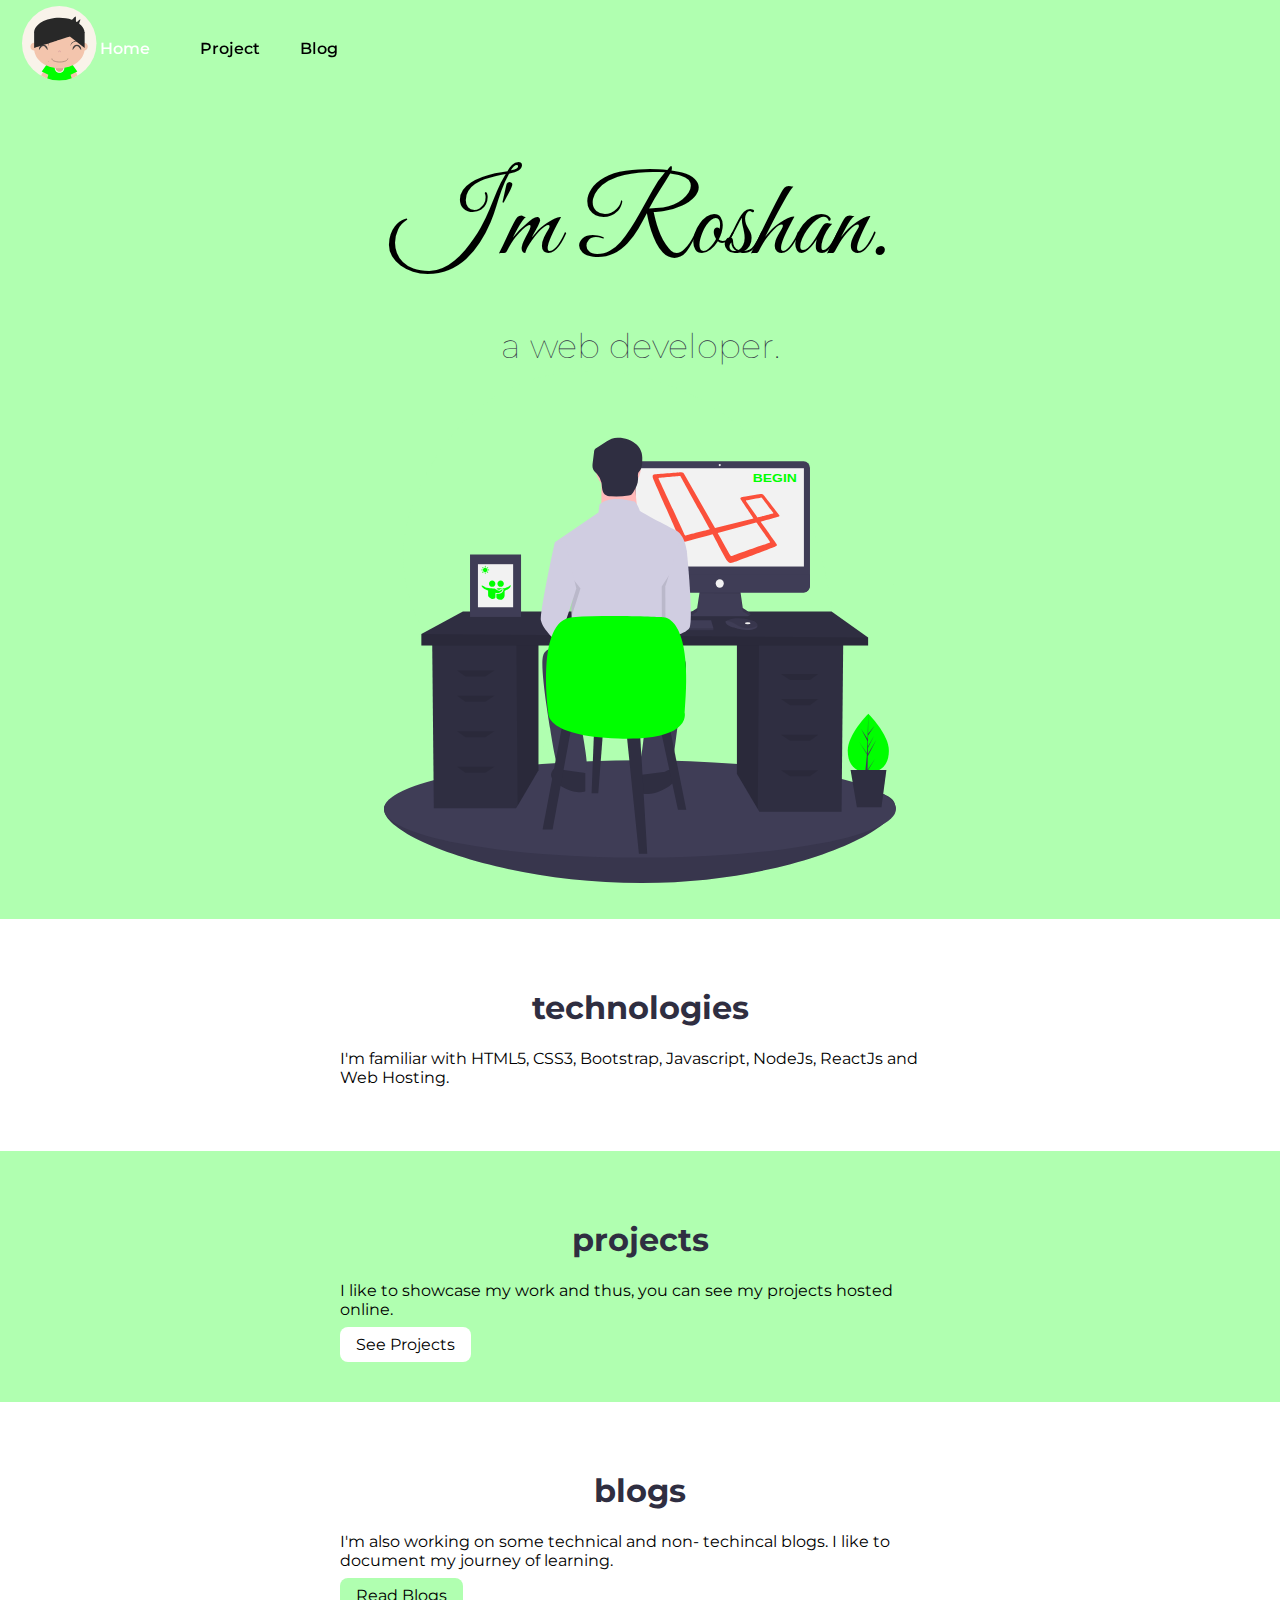
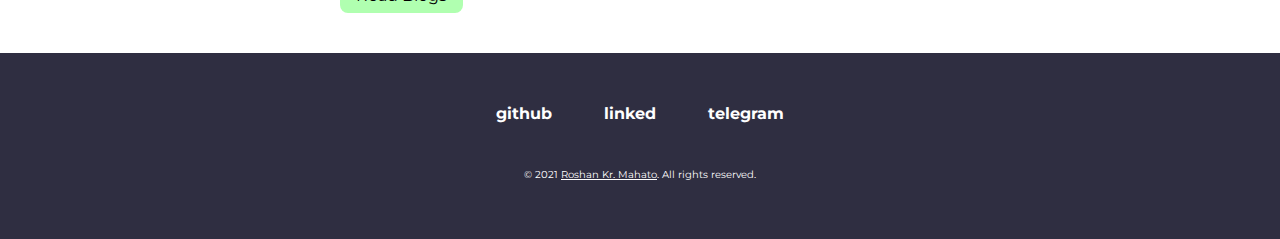
==== index.html @ 61938fb6 "update index.html" ====
<!DOCTYPE html>
<html lang="en">

<head>
    <meta charset="UTF-8">
    <meta name="viewport" content="width=device-width, initial-scale=1.0">
    <title>Home | Roshan</title>

    <link href="styles.css" rel="stylesheet">

    <link rel="icon" href="/favicon.ico" type="image/x-icon">

</head>

<body>
    <nav>
        <table>
            <tr>
                <td class="logo">
                    <a href="#">
                        <img src="/svg/portfolio intro logo 1.svg" alt="logo">
                    </a>
                </td>
                <td class="nav-item "><a href="#" id="home-text">Home</a></td>
                <td class="nav-item"><a href="/project.html">Project</a></td>
                <td class="nav-item"><a href="/blog.html">Blog</a></td>
            </tr>
        </table>
    </nav>

    <header style="background-color: #b0ffb0;">
        <h1>I'm Roshan.</h1>
        <h2>a web developer.</h2>
        <img src="/svg/main part of the website1.svg" alt="font-img">
    </header>

    <section id="tech">
        <div class="container">
            <h1>technologies</h1>
            <p>I'm familiar with HTML5, CSS3, Bootstrap, Javascript, NodeJs, ReactJs and Web Hosting.</p>
        </div>
    </section>

    <section id="tech" style="background-color: #b0ffb0;">
        <div class="container">
            <h1>projects</h1>
            <p>I like to showcase my work and thus, you can see my projects hosted online.</p>
            <a class="links primary-link" href="/project.html">See Projects</a>
        </div>
    </section>

    <section id="tech">
        <div class="container">
            <h1>blogs</h1>
            <p>I'm also working on some technical and non- techincal blogs. I like to document my journey of learning.
            </p>
            <a class="links secondary-link" href="/blog.html">Read Blogs</a>
        </div>
    </section>

    <footer class="foot">
        <table>
            <tr>
                <td><a class="links" href="/">github</a></td>
                <td><a class="links" href="/">linked</a></td>
                <td><a class="links" href="/">telegram</a></td>
            </tr>
        </table>
        <p>© 2021 <span>Roshan Kr. Mahato</span>. All rights reserved.</p>
    </footer>
</body>

</html>
---- styles.css ----
@import url('https://fonts.googleapis.com/css2?family=Montserrat:wght@400;700&display=swap');

@import url('https://fonts.googleapis.com/css2?family=Great+Vibes&display=swap');

body {
    font-family: 'Montserrat', sans-serif;
    margin: 0%;
}

/*Navigation bar styling*/

nav table {
    position: fixed;
    top: 0px;
    bottom: 0px;
}

nav table img {
    width: 75px;
    height: 75px;
    margin-top: 4px;
}

.logo {
    padding: 0 0 0 20px;

}

nav table a {
    text-decoration: none;
    color: black;
}

.nav-item {
    padding-top: 10px;
    width: 6rem;
    font-weight: 550;
}

#home-text {
    color: white;
}

.nav-item a:hover {
    color: white;
}

/*--------Header Section------*/
header {
    text-align: center;
    padding-bottom: 2rem;
}

header h1 {
    font-family: 'Great Vibes', cursive;
    font-size: calc(2rem + 6vw);
    font-weight: lighter;
    margin: 0;
    padding-top: 10rem;
}

header h2 {
    font-size: calc(0.5rem + 2vw);
    font-weight: lighter;
    margin-bottom: 5px;
    color: #2f2e41;
}

header img {
    width: 40vw;
    height: 40vw;
}

/*--------Section style------*/

.container {
    max-width: 600px;
    margin: auto;
}

#tech {
    padding: 3rem;
}

#tech h1 {
    text-align: center;
    color: #2f2e41;
}

.links {
    text-decoration: none;
    box-sizing: border-box;
}

.primary-link {
    background-color: white;
    color: black;
    padding: 0.5rem 1rem;
    border-radius: 0.5rem;
}

.secondary-link {
    background-color: #b0ffb0;
    color: black;
    padding: 0.5rem 1rem;
    border-radius: 0.5rem;
}

/*------Footer section------*/

.foot {
    background-color: #2f2e41;
    padding: 3rem 1rem;
}

.foot table {
    margin: auto;
}

.foot table tr td a {
    color: white;
    font-weight: bold;
    font-size: 16px;
    padding: 0.5rem 1.5rem;
}

.foot p {
    text-align: center;
    font-size: 10px;
    color: white;
    padding-top: 2rem;
}

.foot p span {
    text-decoration: underline;
}

/*-------Project section-----*/

#sub-part {
    text-align: center;
}

#sub-part div h1 {
    padding: 11rem 0 5rem 0;
    color: #2f2e41;
    font-size: 2em;
}

/* css-tricks.com/adding-stroke-to-web-text */
#sub-part div h1 span {
    color: white;
    -webkit-text-stroke-width: 1px;
    -webkit-text-stroke-color: #2f2e41;
}

.article table {
    margin: auto;

}

.article table .primary-link {
    border: 1px solid #2f2e41;
    color: #2f2e41;
    font-size: 15px;
}

.article table .secondary-link {
    border: 1px solid #b0ffb0;
    font-size: 15px;
}

.article .sub-article {
    padding: 3rem 3rem 4rem 3rem;
    max-width: 600px;;
}

.article table td {
    display: block;
}

.article table p {
    margin-bottom: 2rem;
}
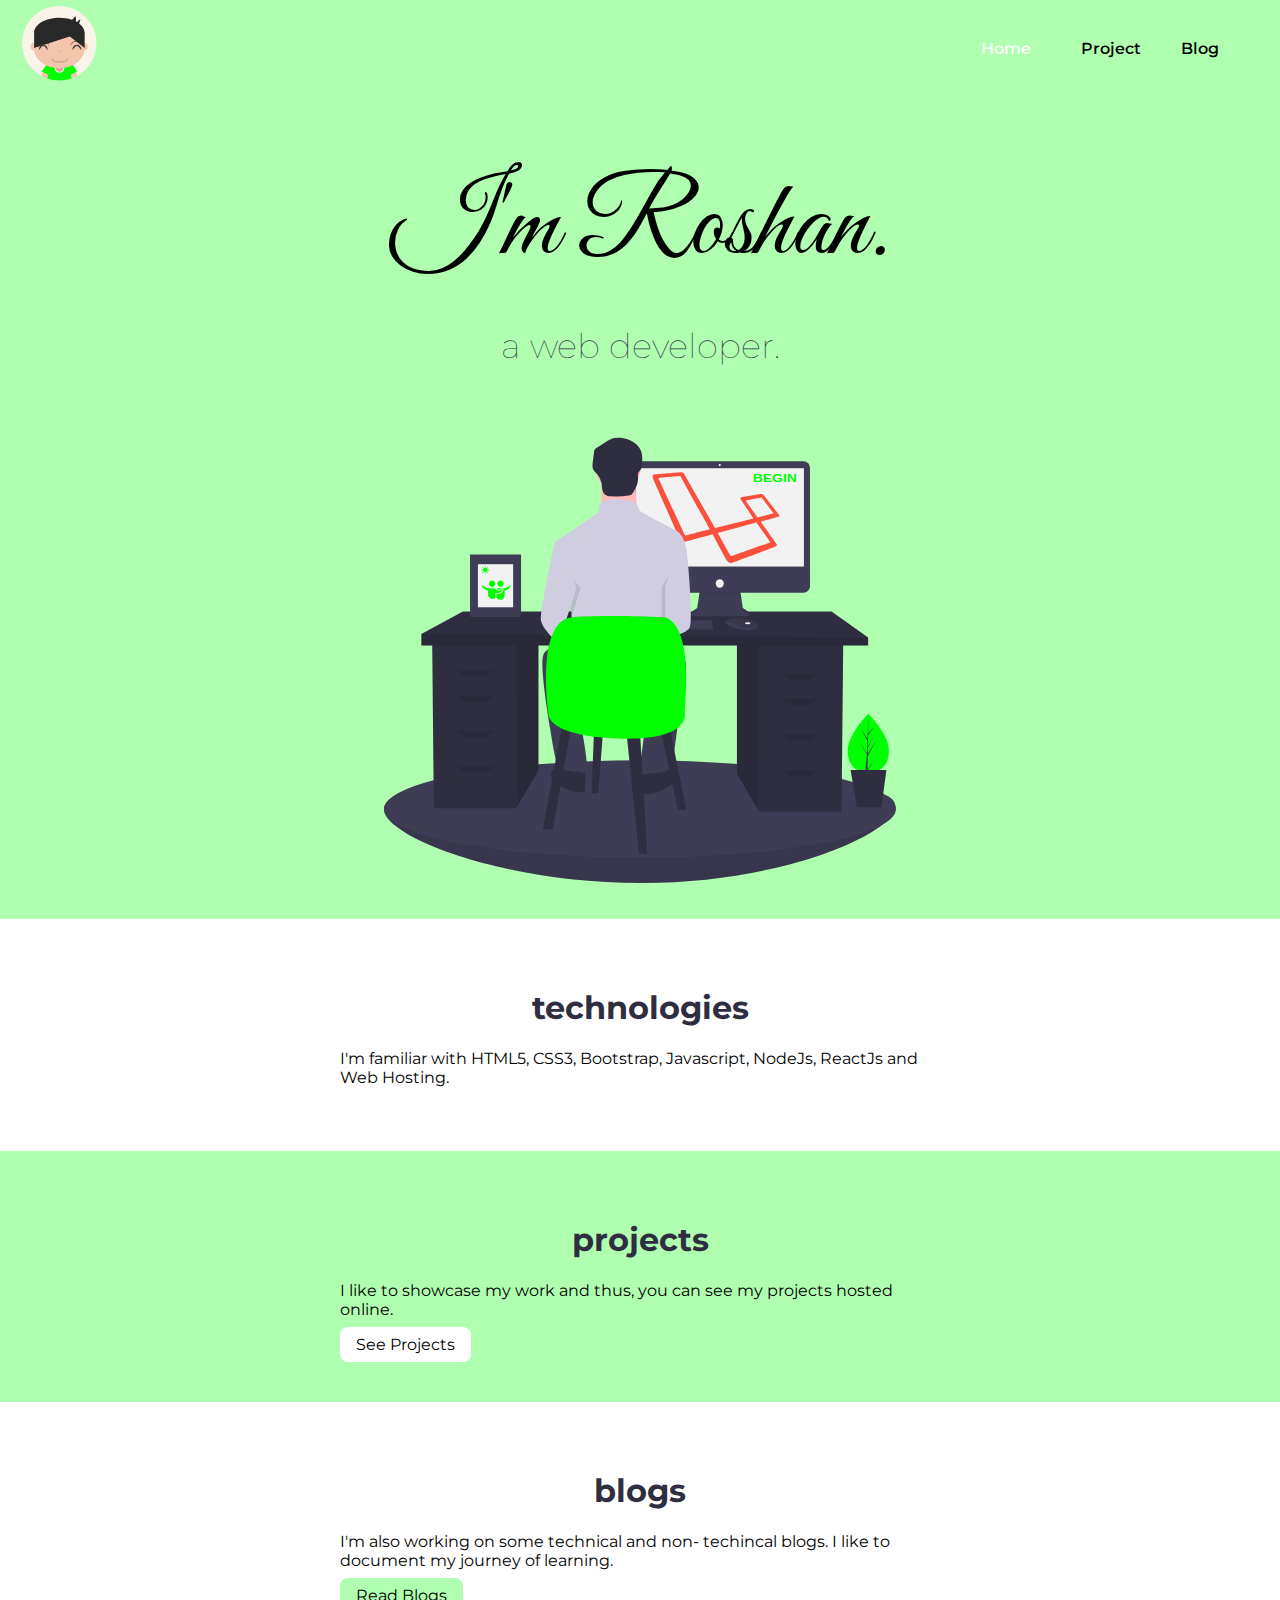
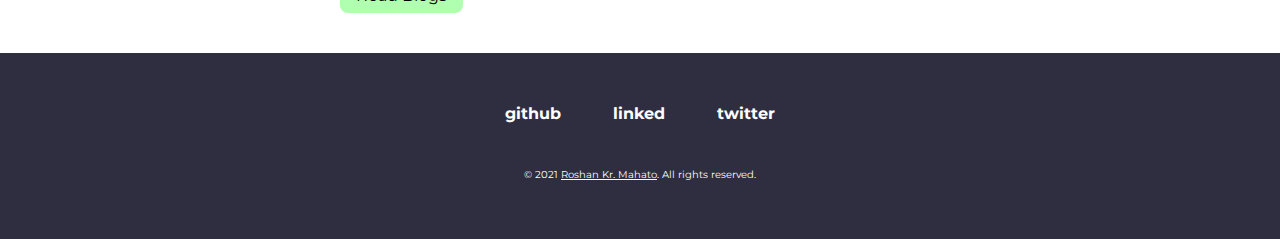
==== commit ede9bbaa: "update" ====
--- a/index.html
+++ b/index.html
@@ -61,9 +61,9 @@
     <footer class="foot">
         <table>
             <tr>
-                <td><a class="links" href="/">github</a></td>
+                <td><a class="links" href="https://github.com/Ros-an">github</a></td>
                 <td><a class="links" href="/">linked</a></td>
-                <td><a class="links" href="/">telegram</a></td>
+                <td><a class="links" href="/">twitter</a></td>
             </tr>
         </table>
         <p>© 2021 <span>Roshan Kr. Mahato</span>. All rights reserved.</p>
--- a/styles.css
+++ b/styles.css
@@ -1,15 +1,24 @@
+@import url('https://fonts.googleapis.com/css2?family=Great+Vibes&display=swap');
+
 @import url('https://fonts.googleapis.com/css2?family=Montserrat:wght@400;700&display=swap');
 
-@import url('https://fonts.googleapis.com/css2?family=Great+Vibes&display=swap');
+
+:root {
+    --primary: #b0ffb0;
+    --secondary: #2f2e41;
+}
 
 body {
     font-family: 'Montserrat', sans-serif;
     margin: 0%;
+    /*because by default the body of a page will have some margin.*/
 }
 
 /*Navigation bar styling*/
 
 nav table {
+    width: 100%;
+    background-color: #b0ffb0;
     position: fixed;
     top: 0px;
     bottom: 0px;
@@ -23,7 +32,6 @@
 
 .logo {
     padding: 0 0 0 20px;
-
 }
 
 nav table a {
@@ -72,7 +80,6 @@
 }
 
 /*--------Section style------*/
-
 .container {
     max-width: 600px;
     margin: auto;
@@ -107,7 +114,6 @@
 }
 
 /*------Footer section------*/
-
 .foot {
     background-color: #2f2e41;
     padding: 3rem 1rem;
@@ -136,7 +142,6 @@
 }
 
 /*-------Project section-----*/
-
 #sub-part {
     text-align: center;
 }
@@ -172,7 +177,8 @@
 
 .article .sub-article {
     padding: 3rem 3rem 4rem 3rem;
-    max-width: 600px;;
+    max-width: 600px;
+    ;
 }
 
 .article table td {
@@ -181,4 +187,54 @@
 
 .article table p {
     margin-bottom: 2rem;
+}
+
+/*-----------Blogs page-------------*/
+main {
+    max-width: 600px;
+    margin: auto;
+}
+
+.blog-heading {
+    padding: 1rem;
+    width: 100%;
+    background-color: var(--primary);
+}
+
+.blog-heading h1 {
+    margin: auto;
+    font-weight: 100;
+    font-size: 2.5rem;
+}
+
+.blog-main {
+    width: 100%;
+    margin: auto;
+}
+
+.blog-main img {
+    width: 100%;
+}
+
+#back-btn a {
+    background-color: var(--secondary);
+    padding: 0.5rem 1rem;
+    text-decoration: none;
+    color: white;
+    font-size: 1rem;
+    position: fixed;
+    bottom: 0;
+    margin: 0 0 0.5rem 0.5rem;
+}
+
+.blog-para {
+    margin-bottom: 100px;
+    width: 100%;
+    padding: 1rem;
+}
+
+.blog-para h2 {
+    padding-top: 1.5rem;
+    font-weight: 100;
+    font-size: 2rem;
 }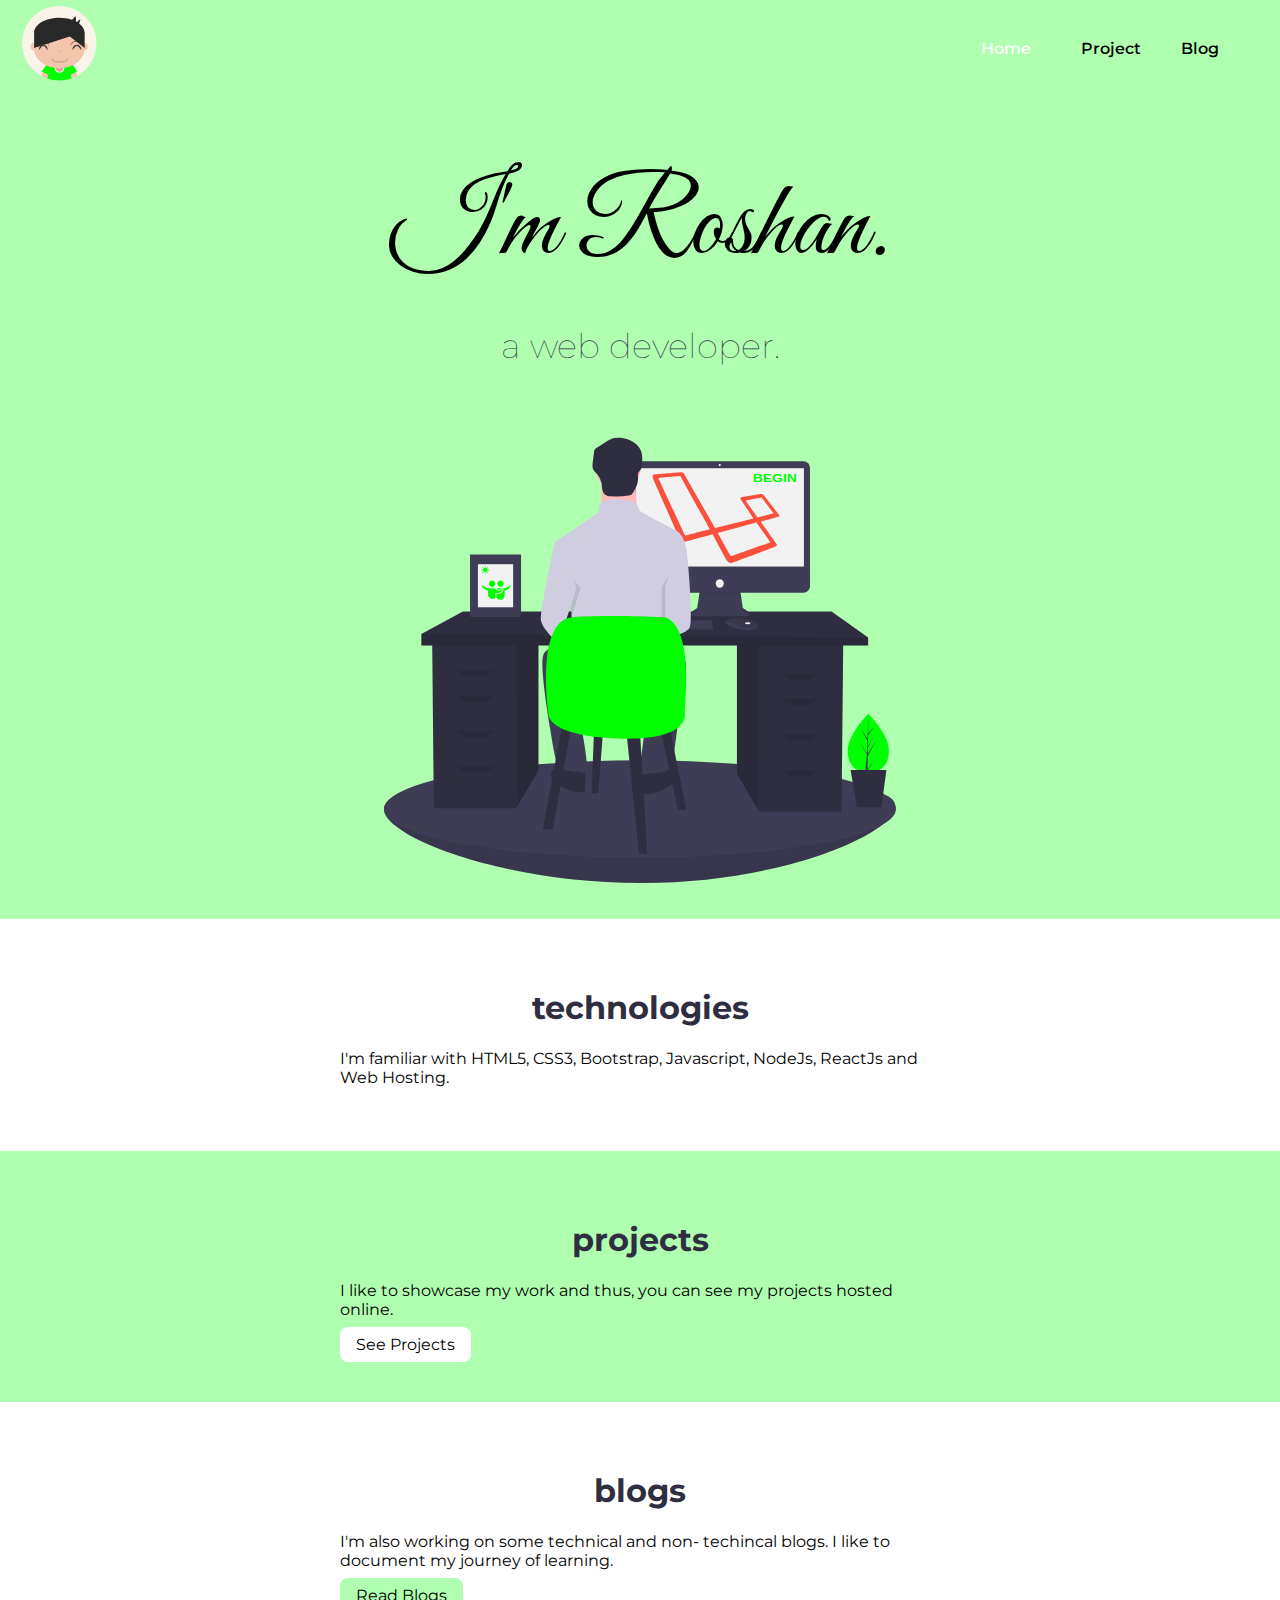
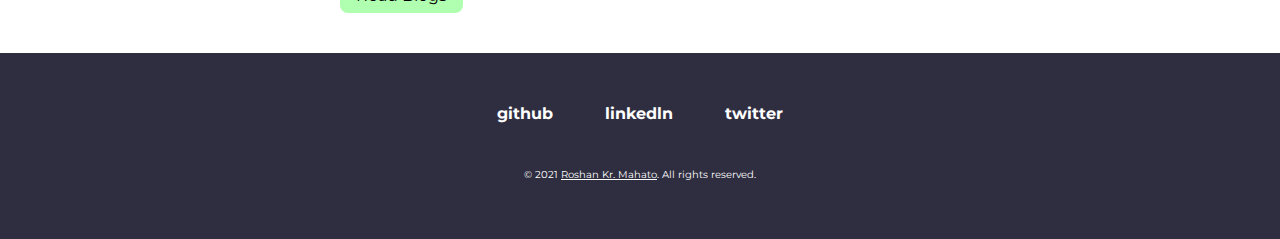
==== commit 1092a11e: "Update index.html" ====
--- a/index.html
+++ b/index.html
@@ -62,12 +62,12 @@
         <table>
             <tr>
                 <td><a class="links" href="https://github.com/Ros-an">github</a></td>
-                <td><a class="links" href="/">linked</a></td>
-                <td><a class="links" href="/">twitter</a></td>
+                <td><a class="links" href="#" title="not available">linkedln</a></td>
+                <td><a class="links" href="#" title="not available">twitter</a></td>
             </tr>
         </table>
         <p>© 2021 <span>Roshan Kr. Mahato</span>. All rights reserved.</p>
     </footer>
 </body>
 
-</html>+</html>
--- a/styles.css
+++ b/styles.css
@@ -150,6 +150,7 @@
     padding: 11rem 0 5rem 0;
     color: #2f2e41;
     font-size: 2em;
+    margin-bottom: 0;
 }
 
 /* css-tricks.com/adding-stroke-to-web-text */
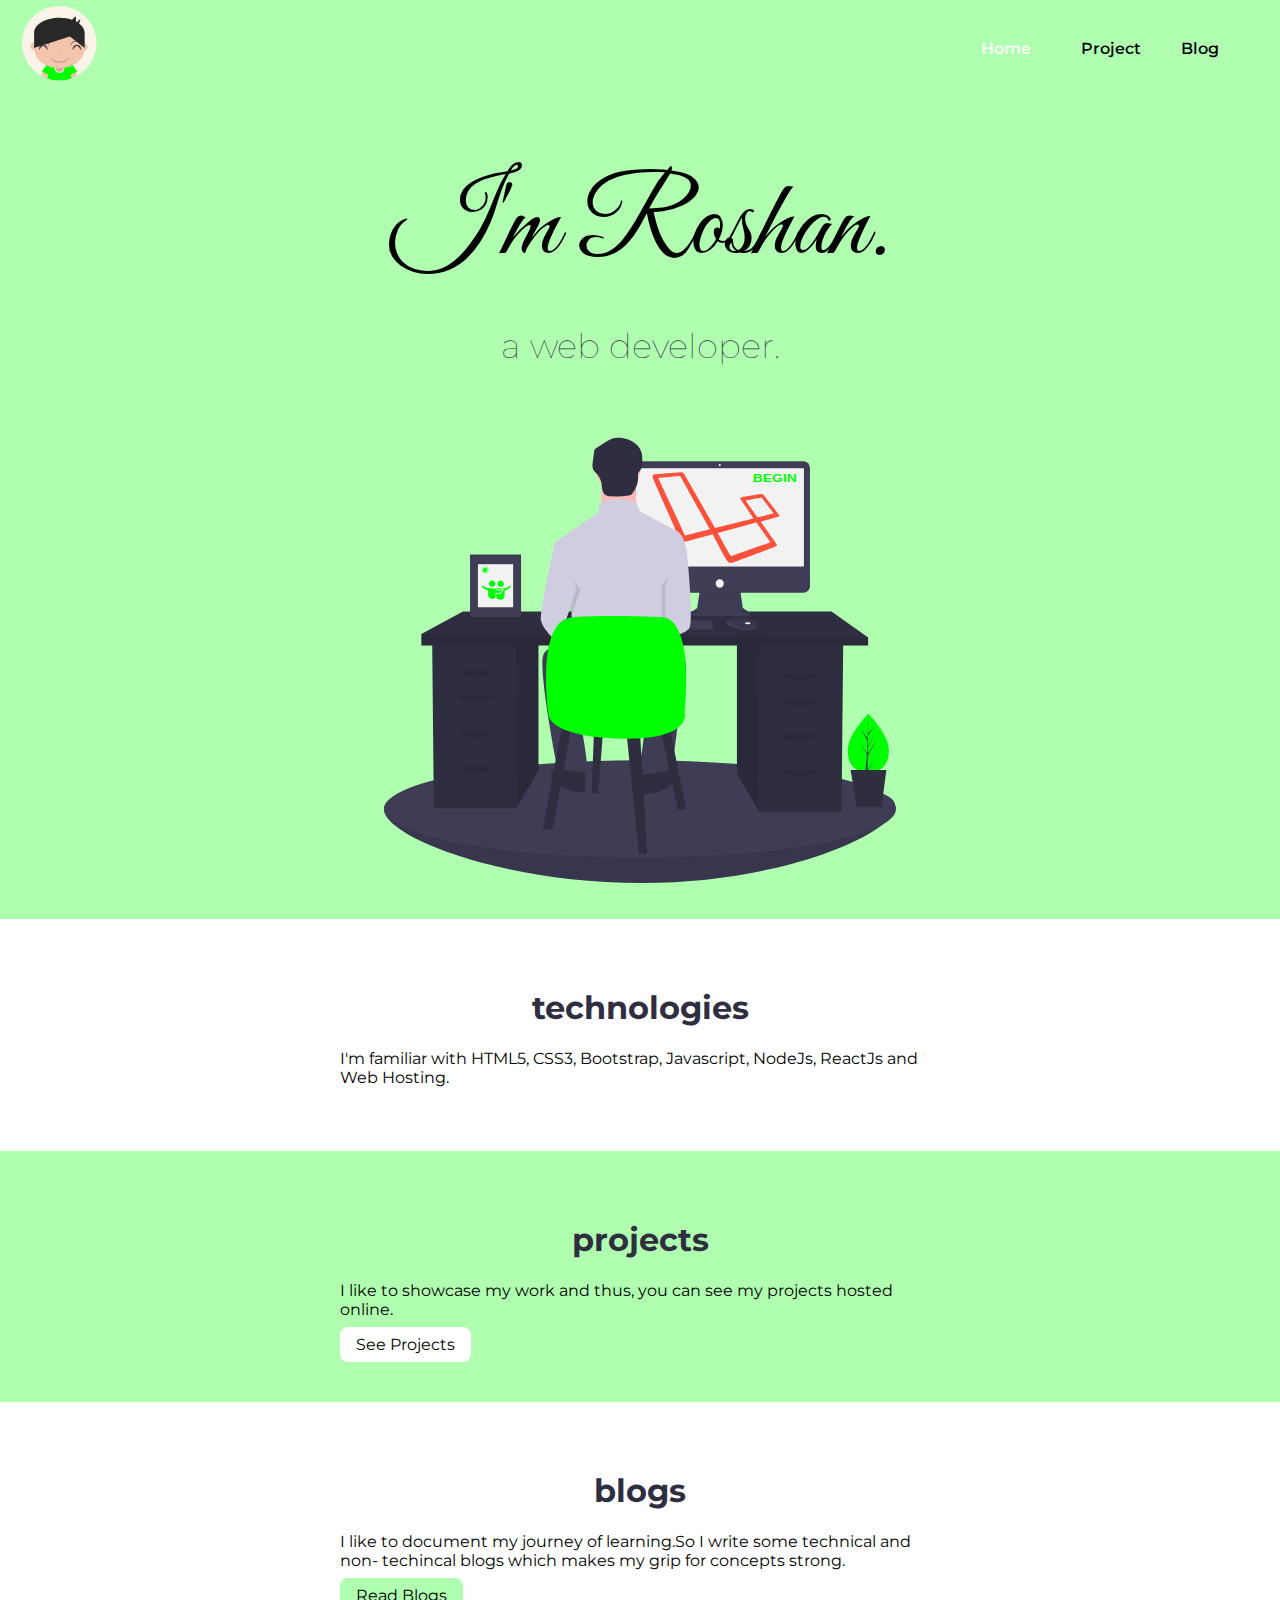
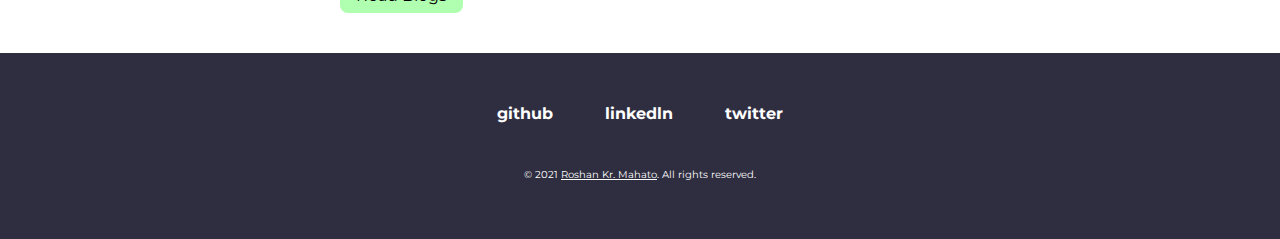
==== commit 53f41935: "Update index.html" ====
--- a/index.html
+++ b/index.html
@@ -52,7 +52,7 @@
     <section id="tech">
         <div class="container">
             <h1>blogs</h1>
-            <p>I'm also working on some technical and non- techincal blogs. I like to document my journey of learning.
+            <p>I like to document my journey of learning.So I write some technical and non- techincal blogs which makes my grip for concepts strong. 
             </p>
             <a class="links secondary-link" href="/blog.html">Read Blogs</a>
         </div>
@@ -62,8 +62,8 @@
         <table>
             <tr>
                 <td><a class="links" href="https://github.com/Ros-an">github</a></td>
-                <td><a class="links" href="#" title="not available">linkedln</a></td>
-                <td><a class="links" href="#" title="not available">twitter</a></td>
+                <td><a class="links" href="https://www.linkedin.com/in/roshan-kr-mahato-798592171/">linkedln</a></td>
+                <td><a class="links" href="https://twitter.com/rosan_kr">twitter</a></td>
             </tr>
         </table>
         <p>© 2021 <span>Roshan Kr. Mahato</span>. All rights reserved.</p>
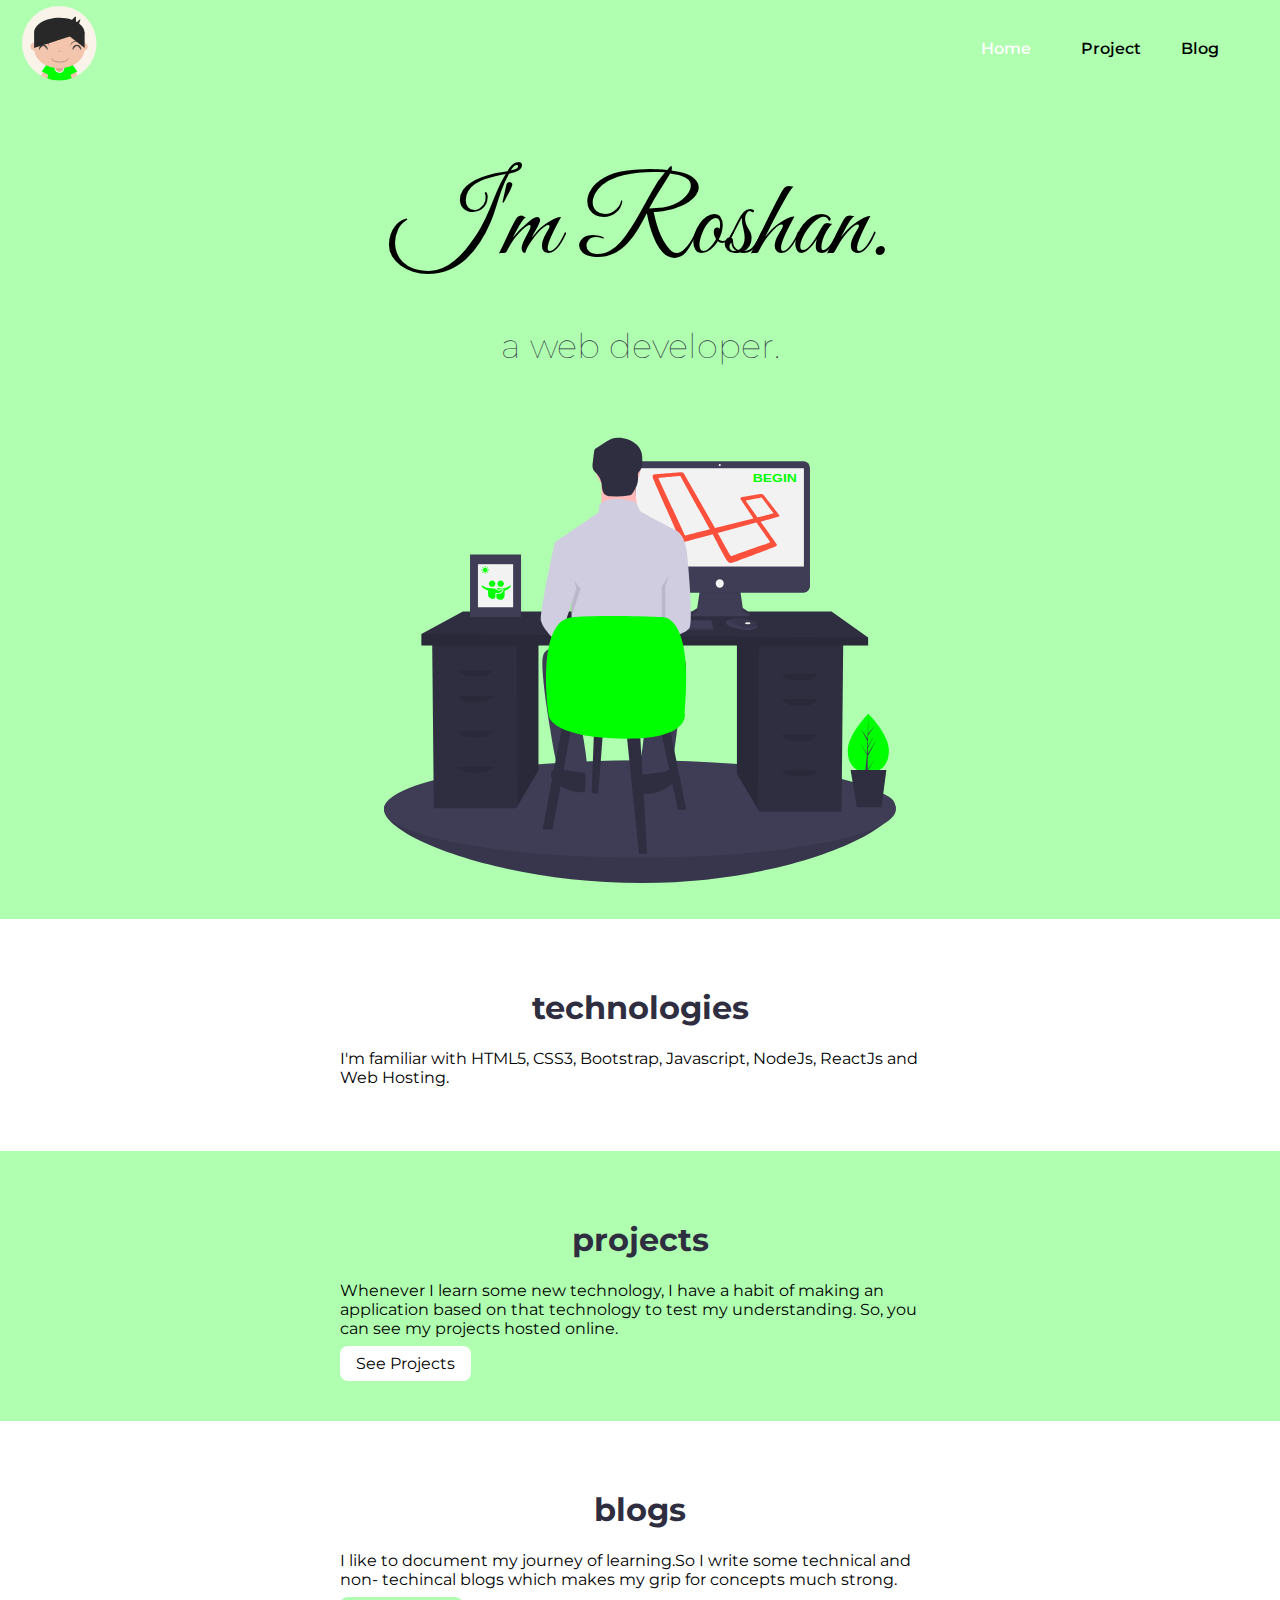
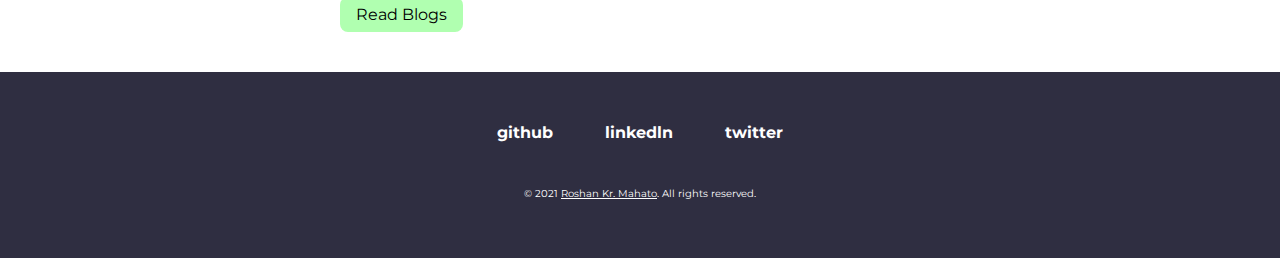
==== commit 23041566: "Update index.html" ====
--- a/index.html
+++ b/index.html
@@ -44,7 +44,8 @@
     <section id="tech" style="background-color: #b0ffb0;">
         <div class="container">
             <h1>projects</h1>
-            <p>I like to showcase my work and thus, you can see my projects hosted online.</p>
+            <p>Whenever I learn some new technology, I have a habit of making an application based on that technology to test my understanding.
+                So, you can see my projects hosted online.</p>
             <a class="links primary-link" href="/project.html">See Projects</a>
         </div>
     </section>
@@ -52,7 +53,7 @@
     <section id="tech">
         <div class="container">
             <h1>blogs</h1>
-            <p>I like to document my journey of learning.So I write some technical and non- techincal blogs which makes my grip for concepts strong. 
+            <p>I like to document my journey of learning.So I write some technical and non- techincal blogs which makes my grip for concepts much strong. 
             </p>
             <a class="links secondary-link" href="/blog.html">Read Blogs</a>
         </div>
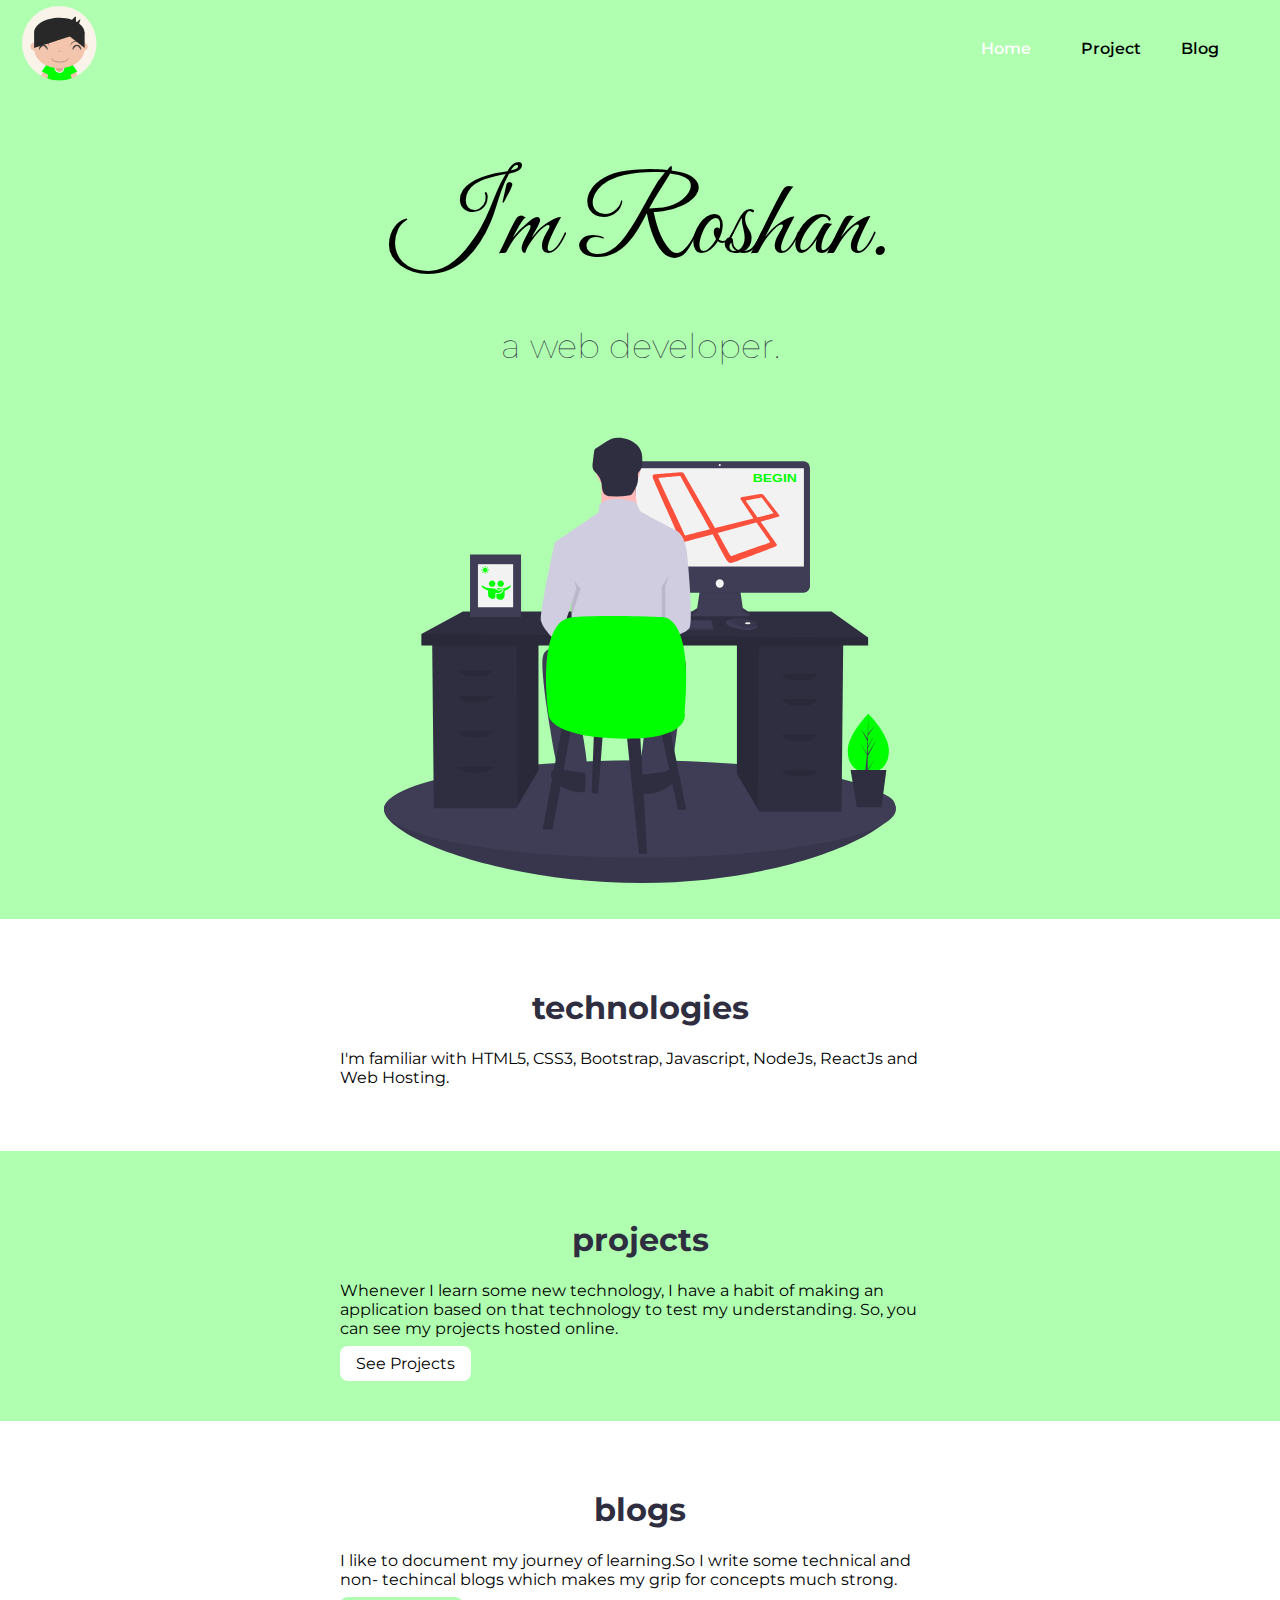
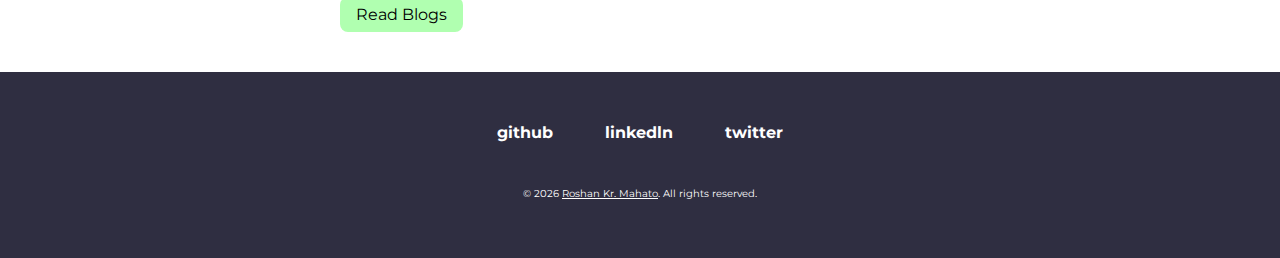
==== commit fbc33d04: "refactor: static to dynamic year" ====
--- a/index.html
+++ b/index.html
@@ -67,8 +67,9 @@
                 <td><a class="links" href="https://twitter.com/rosan_kr">twitter</a></td>
             </tr>
         </table>
-        <p>© 2021 <span>Roshan Kr. Mahato</span>. All rights reserved.</p>
+        <p>© <span id="copy-right" style="text-decoration: none;"></span> <span>Roshan Kr. Mahato</span>. All rights reserved.</p>
     </footer>
+    <script src="./index.js" type="text/javascript"> </script>
 </body>
 
 </html>
